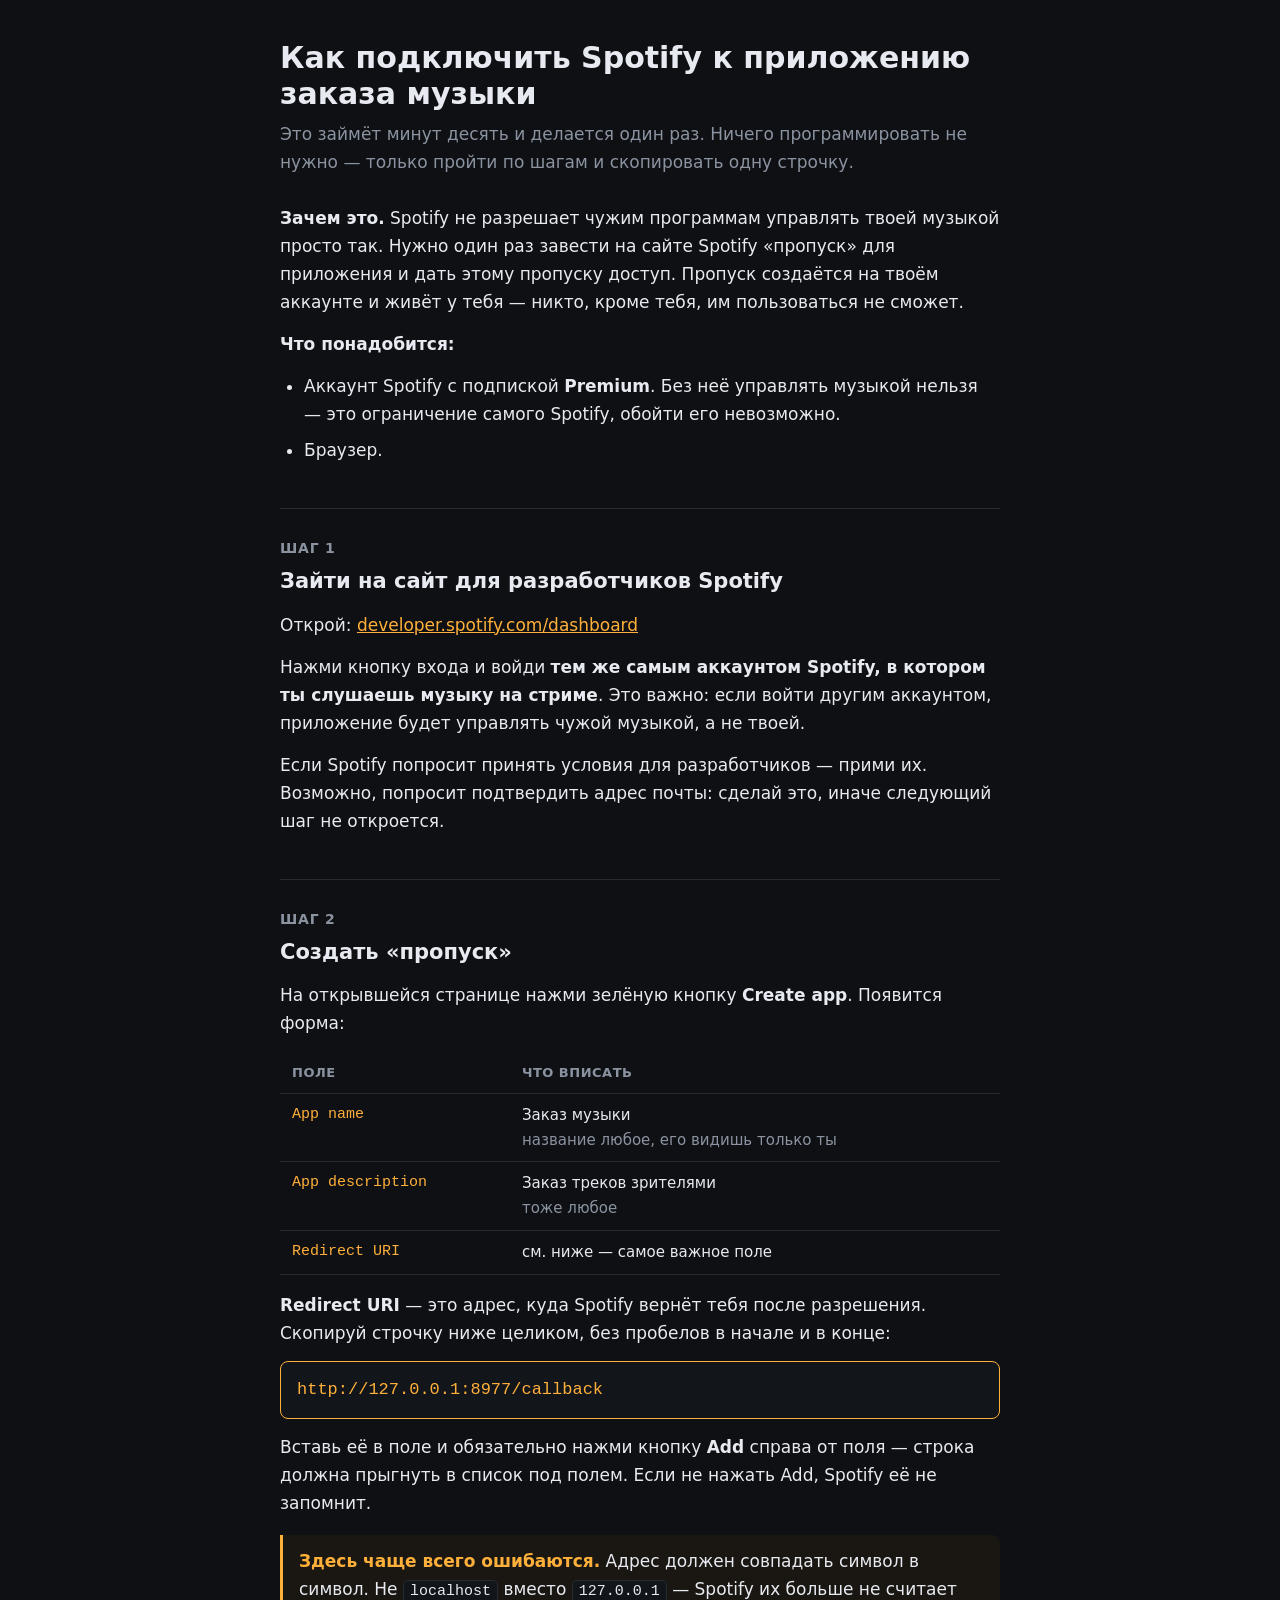
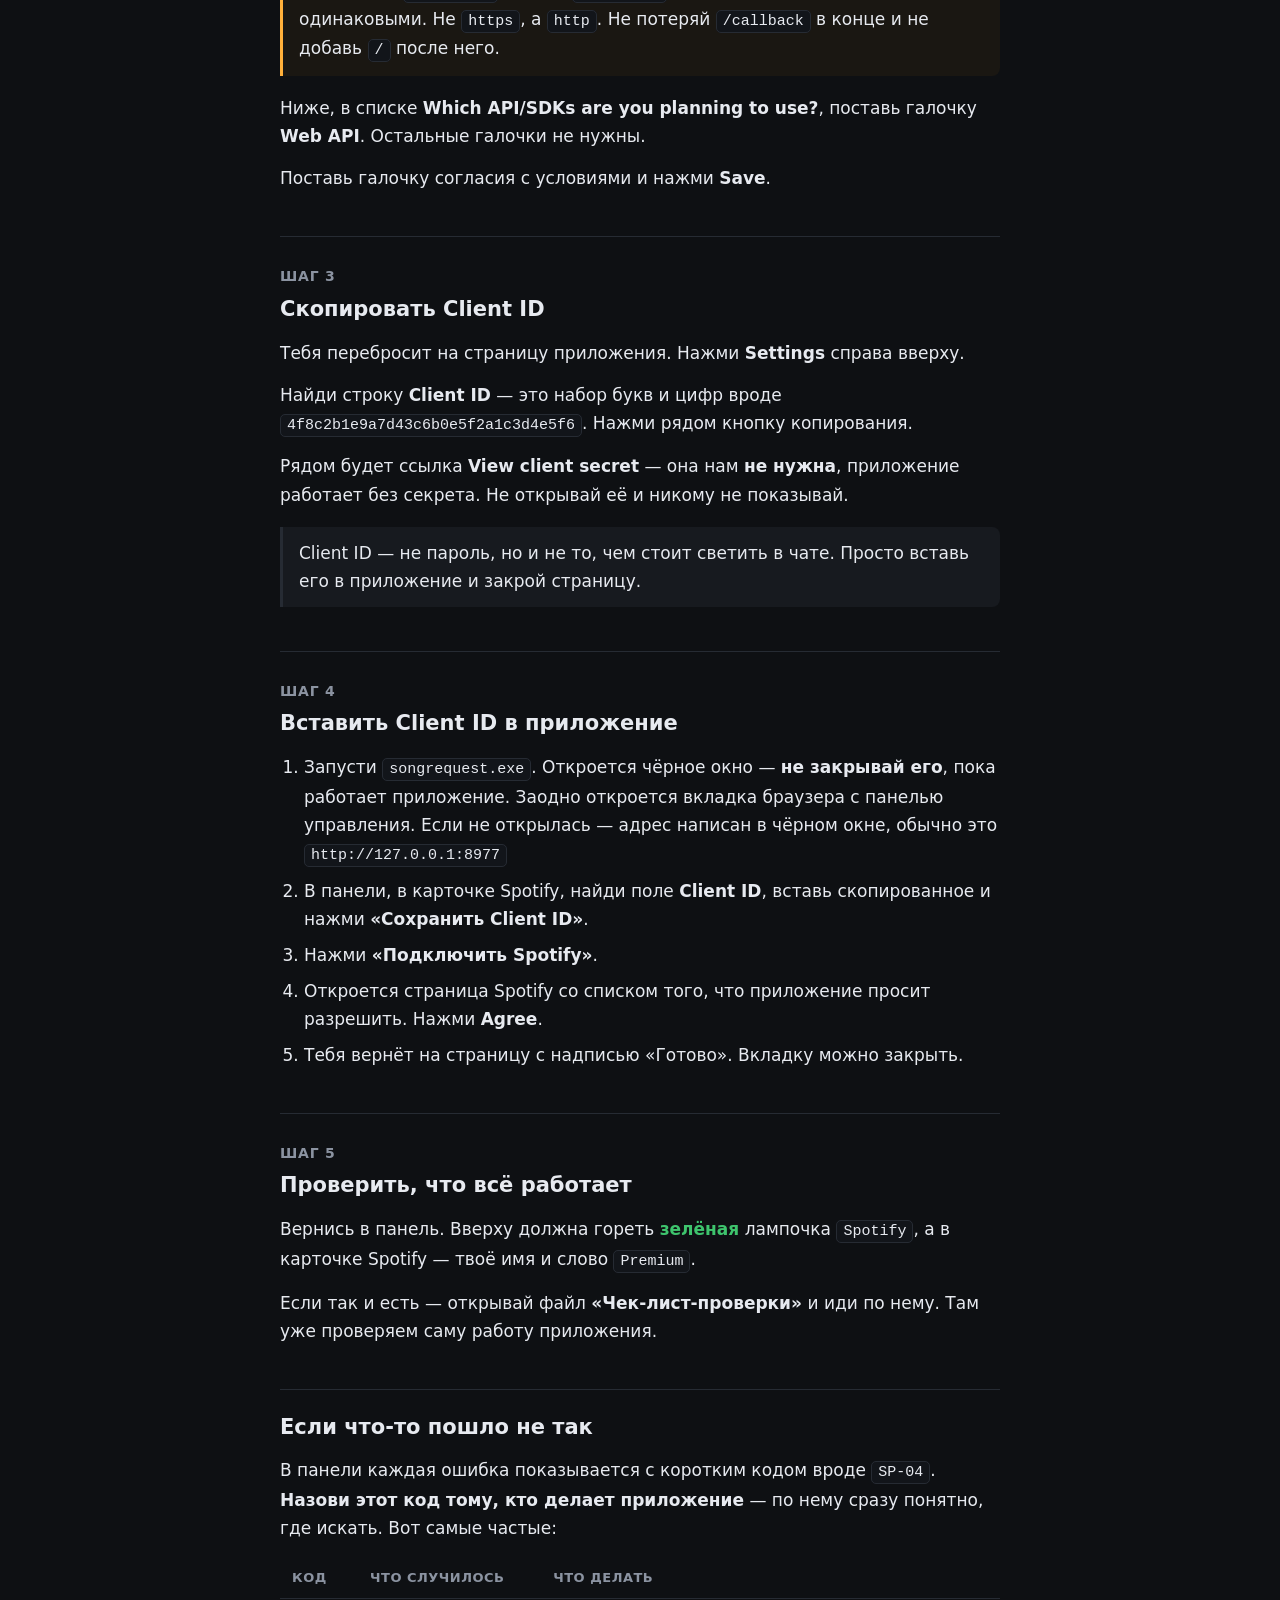
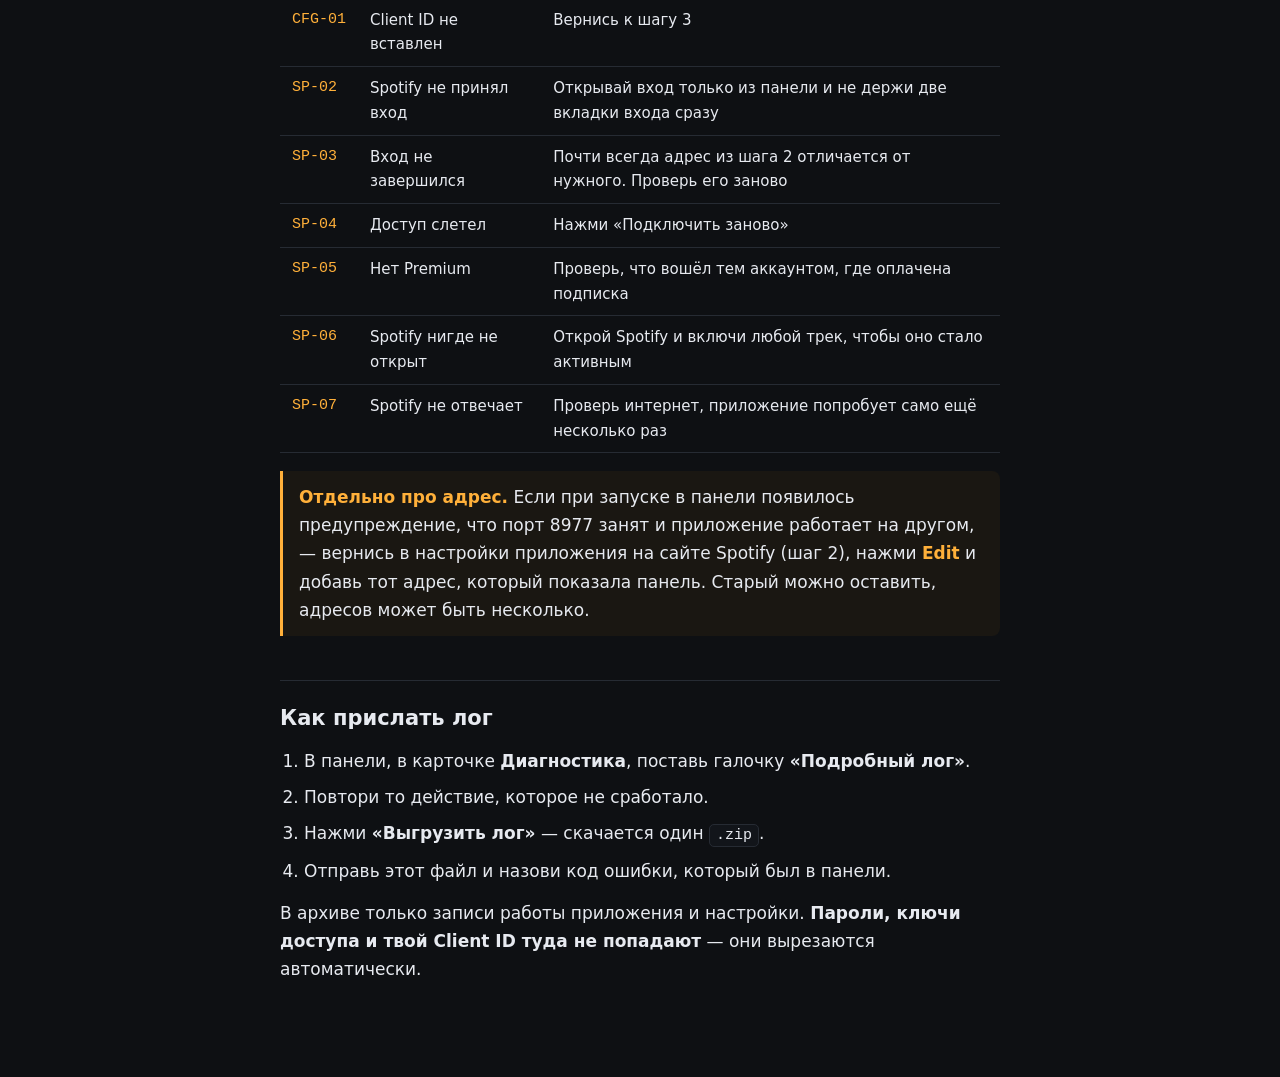
==== docs/Инструкция-Spotify.html @ 48bedef3 "Пакет для проверки у стримера: инструкция в HTML, чек-лист в TXT Снимок состояния теперь показывает " ====
<!doctype html>
<html lang="ru">
<head>
<meta charset="utf-8">
<meta name="viewport" content="width=device-width, initial-scale=1">
<title>Как подключить Spotify</title>
<style>
  :root {
    --bg: #0e1013; --card: #171a1f; --line: #262b33;
    --text: #e7eaf0; --dim: #8b93a1; --accent: #ffb03a;
    --bad: #e5484d; --ok: #3ec46d;
  }
  * { box-sizing: border-box; }
  body {
    margin: 0; padding: 40px 20px 80px;
    background: var(--bg); color: var(--text);
    font: 17px/1.65 "Segoe UI", system-ui, sans-serif;
  }
  main { max-width: 720px; margin: 0 auto; }
  h1 { font-size: 30px; line-height: 1.2; margin: 0 0 8px; }
  h2 {
    font-size: 21px; margin: 44px 0 12px; padding-top: 20px;
    border-top: 1px solid var(--line);
  }
  .lead { color: var(--dim); margin: 0 0 28px; }
  p { margin: 0 0 14px; }
  ol, ul { padding-left: 24px; margin: 0 0 14px; }
  li { margin-bottom: 8px; }
  code {
    background: #12151a; border: 1px solid var(--line); border-radius: 5px;
    padding: 2px 6px; font-family: Consolas, "Courier New", monospace; font-size: 15px;
  }
  .copy {
    display: block; background: #12151a; border: 1px solid var(--accent);
    border-radius: 8px; padding: 14px 16px; margin: 14px 0;
    font-family: Consolas, "Courier New", monospace; font-size: 17px;
    color: var(--accent); word-break: break-all; user-select: all;
  }
  .warn, .note {
    border-left: 3px solid var(--accent); background: #1a1712;
    padding: 12px 16px; margin: 18px 0; border-radius: 0 8px 8px 0;
  }
  .note { border-left-color: var(--line); background: var(--card); }
  .warn strong { color: var(--accent); }
  table { border-collapse: collapse; width: 100%; margin: 16px 0; font-size: 15px; }
  th, td { text-align: left; padding: 9px 12px; border-bottom: 1px solid var(--line); vertical-align: top; }
  th { color: var(--dim); font-weight: 600; font-size: 13px; text-transform: uppercase; letter-spacing: .5px; }
  td:first-child { white-space: nowrap; font-family: Consolas, monospace; color: var(--accent); }
  a { color: var(--accent); }
  .step { color: var(--dim); font-size: 14px; letter-spacing: .8px; text-transform: uppercase; }
</style>
</head>
<body>
<main>

<h1>Как подключить Spotify к приложению заказа музыки</h1>
<p class="lead">Это займёт минут десять и делается один раз. Ничего программировать
не нужно — только пройти по шагам и скопировать одну строчку.</p>

<p><strong>Зачем это.</strong> Spotify не разрешает чужим программам управлять
твоей музыкой просто так. Нужно один раз завести на сайте Spotify «пропуск» для
приложения и дать этому пропуску доступ. Пропуск создаётся на твоём аккаунте и
живёт у тебя — никто, кроме тебя, им пользоваться не сможет.</p>

<p><strong>Что понадобится:</strong></p>
<ul>
  <li>Аккаунт Spotify с подпиской <strong>Premium</strong>. Без неё управлять
      музыкой нельзя — это ограничение самого Spotify, обойти его невозможно.</li>
  <li>Браузер.</li>
</ul>

<h2><span class="step">Шаг 1</span><br>Зайти на сайт для разработчиков Spotify</h2>

<p>Открой: <a href="https://developer.spotify.com/dashboard">developer.spotify.com/dashboard</a></p>

<p>Нажми кнопку входа и войди <strong>тем же самым аккаунтом Spotify, в котором
ты слушаешь музыку на стриме</strong>. Это важно: если войти другим аккаунтом,
приложение будет управлять чужой музыкой, а не твоей.</p>

<p>Если Spotify попросит принять условия для разработчиков — прими их. Возможно,
попросит подтвердить адрес почты: сделай это, иначе следующий шаг не откроется.</p>

<h2><span class="step">Шаг 2</span><br>Создать «пропуск»</h2>

<p>На открывшейся странице нажми зелёную кнопку <strong>Create app</strong>.
Появится форма:</p>

<table>
  <tr><th>Поле</th><th>Что вписать</th></tr>
  <tr><td>App name</td><td>Заказ музыки<br><span style="color:var(--dim)">название любое, его видишь только ты</span></td></tr>
  <tr><td>App description</td><td>Заказ треков зрителями<br><span style="color:var(--dim)">тоже любое</span></td></tr>
  <tr><td>Redirect URI</td><td>см. ниже — самое важное поле</td></tr>
</table>

<p><strong>Redirect URI</strong> — это адрес, куда Spotify вернёт тебя после
разрешения. Скопируй строчку ниже целиком, без пробелов в начале и в конце:</p>

<span class="copy">http://127.0.0.1:8977/callback</span>

<p>Вставь её в поле и обязательно нажми кнопку <strong>Add</strong> справа от
поля — строка должна прыгнуть в список под полем. Если не нажать Add, Spotify
её не запомнит.</p>

<div class="warn">
<strong>Здесь чаще всего ошибаются.</strong> Адрес должен совпадать символ в
символ. Не <code>localhost</code> вместо <code>127.0.0.1</code> — Spotify их
больше не считает одинаковыми. Не <code>https</code>, а <code>http</code>.
Не потеряй <code>/callback</code> в конце и не добавь <code>/</code> после него.
</div>

<p>Ниже, в списке <strong>Which API/SDKs are you planning to use?</strong>,
поставь галочку <strong>Web API</strong>. Остальные галочки не нужны.</p>

<p>Поставь галочку согласия с условиями и нажми <strong>Save</strong>.</p>

<h2><span class="step">Шаг 3</span><br>Скопировать Client ID</h2>

<p>Тебя перебросит на страницу приложения. Нажми <strong>Settings</strong>
справа вверху.</p>

<p>Найди строку <strong>Client ID</strong> — это набор букв и цифр вроде
<code>4f8c2b1e9a7d43c6b0e5f2a1c3d4e5f6</code>. Нажми рядом кнопку копирования.</p>

<p>Рядом будет ссылка <strong>View client secret</strong> — она нам
<strong>не нужна</strong>, приложение работает без секрета. Не открывай её и
никому не показывай.</p>

<div class="note">
Client ID — не пароль, но и не то, чем стоит светить в чате. Просто вставь его
в приложение и закрой страницу.
</div>

<h2><span class="step">Шаг 4</span><br>Вставить Client ID в приложение</h2>

<ol>
  <li>Запусти <code>songrequest.exe</code>. Откроется чёрное окно —
      <strong>не закрывай его</strong>, пока работает приложение. Заодно
      откроется вкладка браузера с панелью управления. Если не открылась —
      адрес написан в чёрном окне, обычно это
      <code>http://127.0.0.1:8977</code></li>
  <li>В панели, в карточке Spotify, найди поле <strong>Client ID</strong>,
      вставь скопированное и нажми <strong>«Сохранить Client ID»</strong>.</li>
  <li>Нажми <strong>«Подключить Spotify»</strong>.</li>
  <li>Откроется страница Spotify со списком того, что приложение просит
      разрешить. Нажми <strong>Agree</strong>.</li>
  <li>Тебя вернёт на страницу с надписью «Готово». Вкладку можно закрыть.</li>
</ol>

<h2><span class="step">Шаг 5</span><br>Проверить, что всё работает</h2>

<p>Вернись в панель. Вверху должна гореть <strong style="color:var(--ok)">зелёная</strong>
лампочка <code>Spotify</code>, а в карточке Spotify — твоё имя и слово
<code>Premium</code>.</p>

<p>Если так и есть — открывай файл <strong>«Чек-лист-проверки»</strong> и иди
по нему. Там уже проверяем саму работу приложения.</p>

<h2>Если что-то пошло не так</h2>

<p>В панели каждая ошибка показывается с коротким кодом вроде <code>SP-04</code>.
<strong>Назови этот код тому, кто делает приложение</strong> — по нему сразу
понятно, где искать. Вот самые частые:</p>

<table>
  <tr><th>Код</th><th>Что случилось</th><th>Что делать</th></tr>
  <tr><td>CFG-01</td><td>Client ID не вставлен</td><td>Вернись к шагу 3</td></tr>
  <tr><td>SP-02</td><td>Spotify не принял вход</td><td>Открывай вход только из панели и не держи две вкладки входа сразу</td></tr>
  <tr><td>SP-03</td><td>Вход не завершился</td><td>Почти всегда адрес из шага 2 отличается от нужного. Проверь его заново</td></tr>
  <tr><td>SP-04</td><td>Доступ слетел</td><td>Нажми «Подключить заново»</td></tr>
  <tr><td>SP-05</td><td>Нет Premium</td><td>Проверь, что вошёл тем аккаунтом, где оплачена подписка</td></tr>
  <tr><td>SP-06</td><td>Spotify нигде не открыт</td><td>Открой Spotify и включи любой трек, чтобы оно стало активным</td></tr>
  <tr><td>SP-07</td><td>Spotify не отвечает</td><td>Проверь интернет, приложение попробует само ещё несколько раз</td></tr>
</table>

<div class="warn">
<strong>Отдельно про адрес.</strong> Если при запуске в панели появилось
предупреждение, что порт 8977 занят и приложение работает на другом, — вернись
в настройки приложения на сайте Spotify (шаг 2), нажми <strong>Edit</strong> и
добавь тот адрес, который показала панель. Старый можно оставить, адресов может
быть несколько.
</div>

<h2>Как прислать лог</h2>

<ol>
  <li>В панели, в карточке <strong>Диагностика</strong>, поставь галочку
      <strong>«Подробный лог»</strong>.</li>
  <li>Повтори то действие, которое не сработало.</li>
  <li>Нажми <strong>«Выгрузить лог»</strong> — скачается один <code>.zip</code>.</li>
  <li>Отправь этот файл и назови код ошибки, который был в панели.</li>
</ol>

<p>В архиве только записи работы приложения и настройки. <strong>Пароли, ключи
доступа и твой Client ID туда не попадают</strong> — они вырезаются
автоматически.</p>

</main>
</body>
</html>
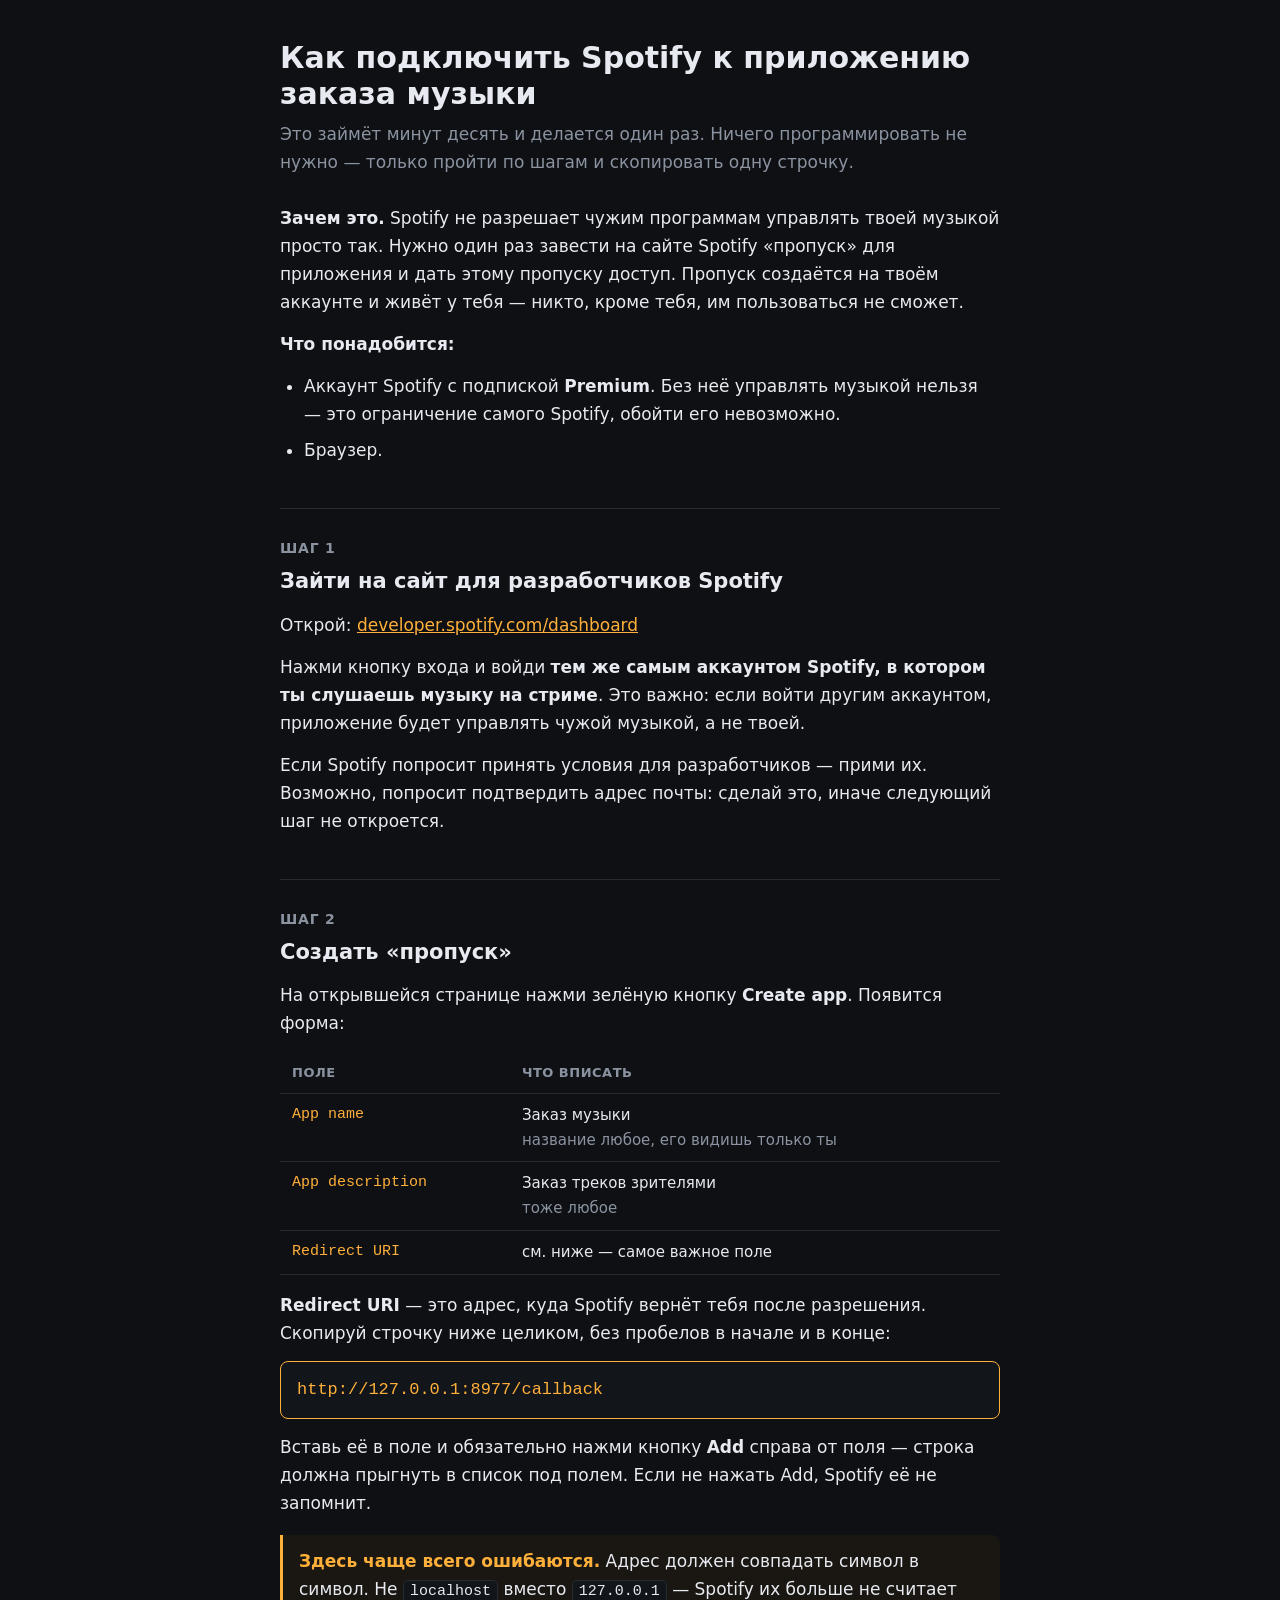
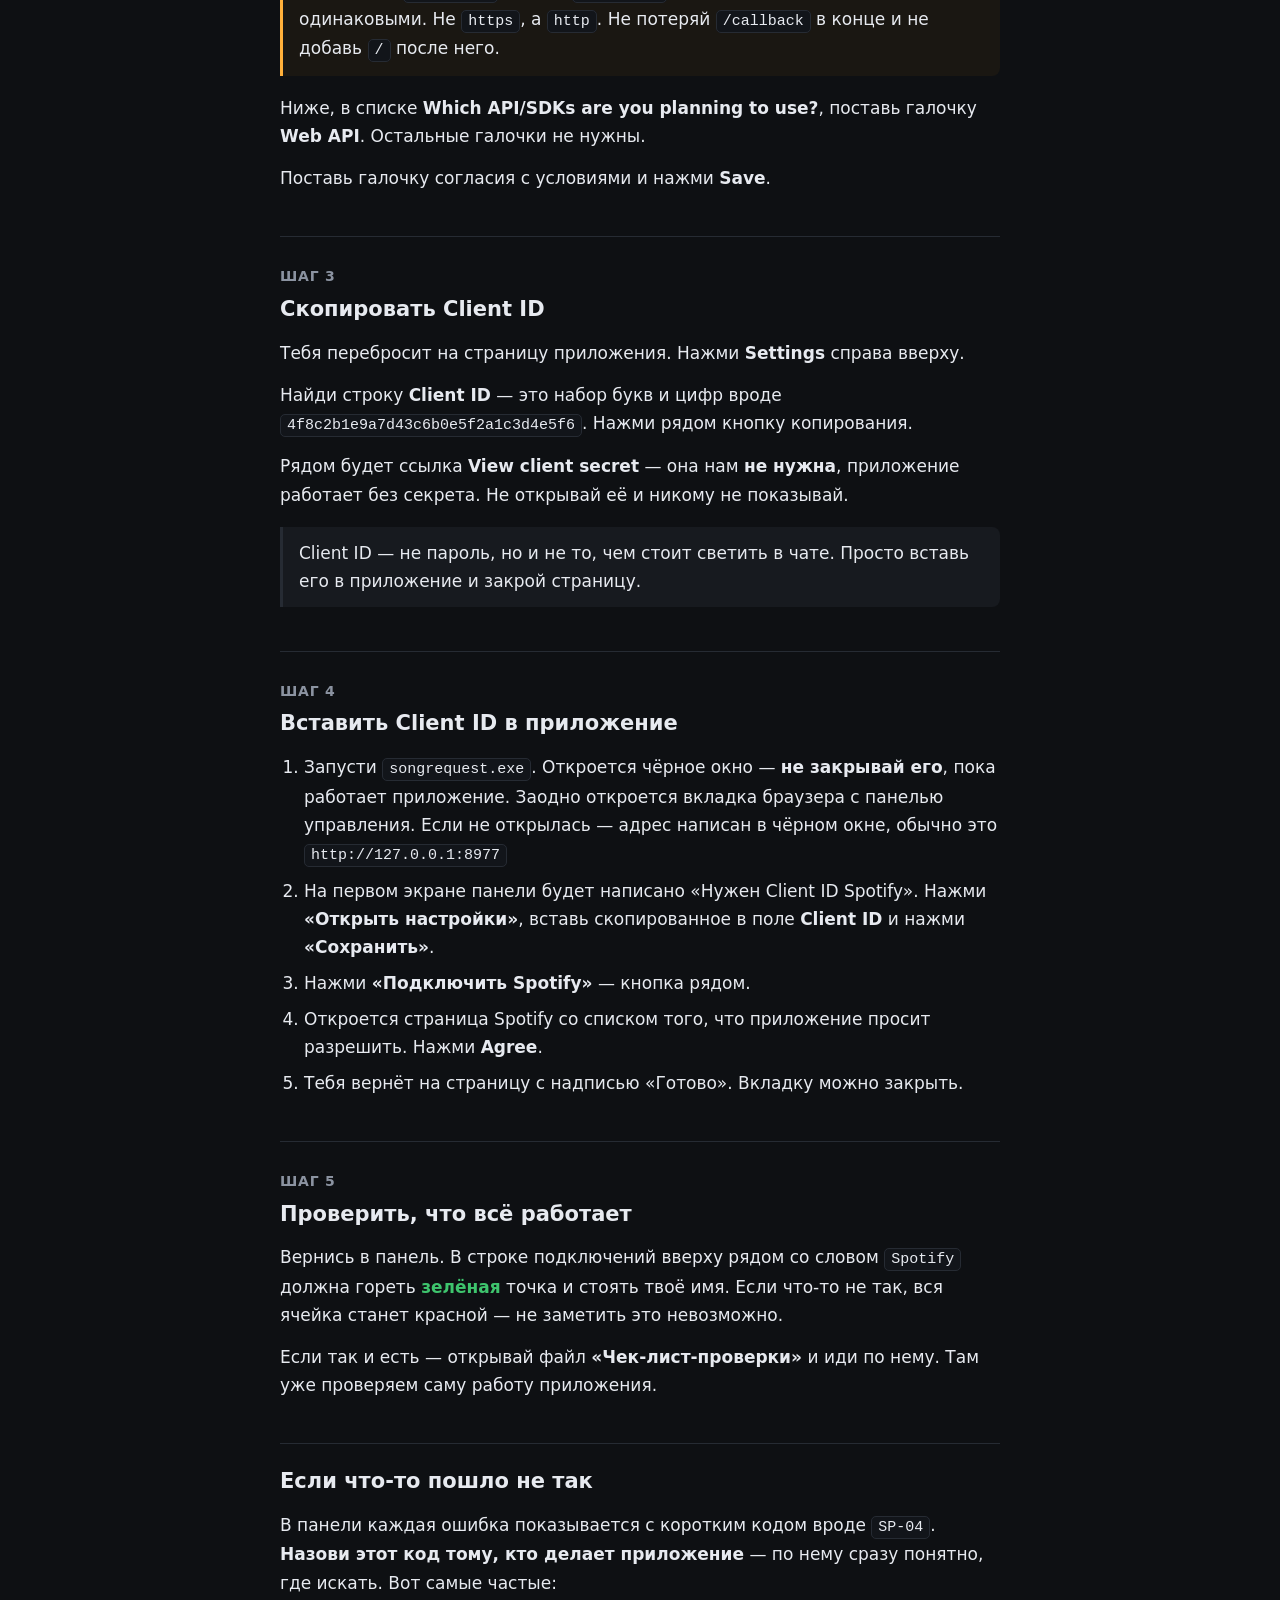
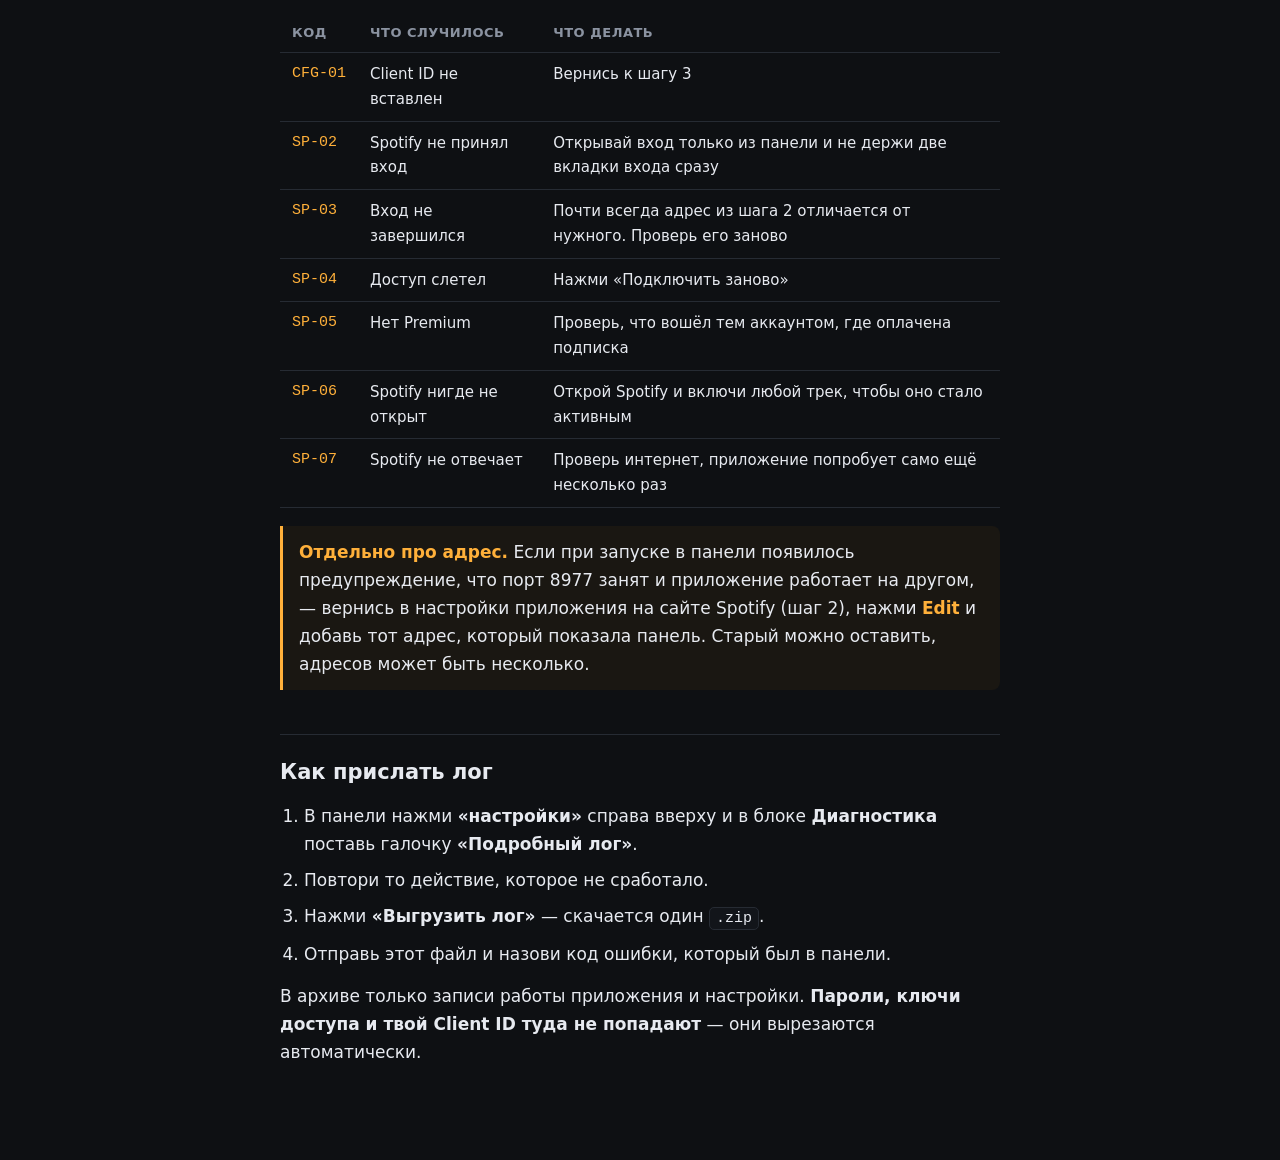
==== commit 3cd5d80b: "Отдельный экран первого запуска и пакет под новую панель Client ID вставляется в настройках, которые" ====
--- a/docs/Инструкция-Spotify.html
+++ b/docs/Инструкция-Spotify.html
@@ -138,9 +138,10 @@
       откроется вкладка браузера с панелью управления. Если не открылась —
       адрес написан в чёрном окне, обычно это
       <code>http://127.0.0.1:8977</code></li>
-  <li>В панели, в карточке Spotify, найди поле <strong>Client ID</strong>,
-      вставь скопированное и нажми <strong>«Сохранить Client ID»</strong>.</li>
-  <li>Нажми <strong>«Подключить Spotify»</strong>.</li>
+  <li>На первом экране панели будет написано «Нужен Client ID Spotify».
+      Нажми <strong>«Открыть настройки»</strong>, вставь скопированное в поле
+      <strong>Client ID</strong> и нажми <strong>«Сохранить»</strong>.</li>
+  <li>Нажми <strong>«Подключить Spotify»</strong> — кнопка рядом.</li>
   <li>Откроется страница Spotify со списком того, что приложение просит
       разрешить. Нажми <strong>Agree</strong>.</li>
   <li>Тебя вернёт на страницу с надписью «Готово». Вкладку можно закрыть.</li>
@@ -148,9 +149,10 @@
 
 <h2><span class="step">Шаг 5</span><br>Проверить, что всё работает</h2>
 
-<p>Вернись в панель. Вверху должна гореть <strong style="color:var(--ok)">зелёная</strong>
-лампочка <code>Spotify</code>, а в карточке Spotify — твоё имя и слово
-<code>Premium</code>.</p>
+<p>Вернись в панель. В строке подключений вверху рядом со словом
+<code>Spotify</code> должна гореть <strong style="color:var(--ok)">зелёная</strong>
+точка и стоять твоё имя. Если что-то не так, вся ячейка станет красной — не
+заметить это невозможно.</p>
 
 <p>Если так и есть — открывай файл <strong>«Чек-лист-проверки»</strong> и иди
 по нему. Там уже проверяем саму работу приложения.</p>
@@ -183,8 +185,8 @@
 <h2>Как прислать лог</h2>
 
 <ol>
-  <li>В панели, в карточке <strong>Диагностика</strong>, поставь галочку
-      <strong>«Подробный лог»</strong>.</li>
+  <li>В панели нажми <strong>«настройки»</strong> справа вверху и в блоке
+      <strong>Диагностика</strong> поставь галочку <strong>«Подробный лог»</strong>.</li>
   <li>Повтори то действие, которое не сработало.</li>
   <li>Нажми <strong>«Выгрузить лог»</strong> — скачается один <code>.zip</code>.</li>
   <li>Отправь этот файл и назови код ошибки, который был в панели.</li>
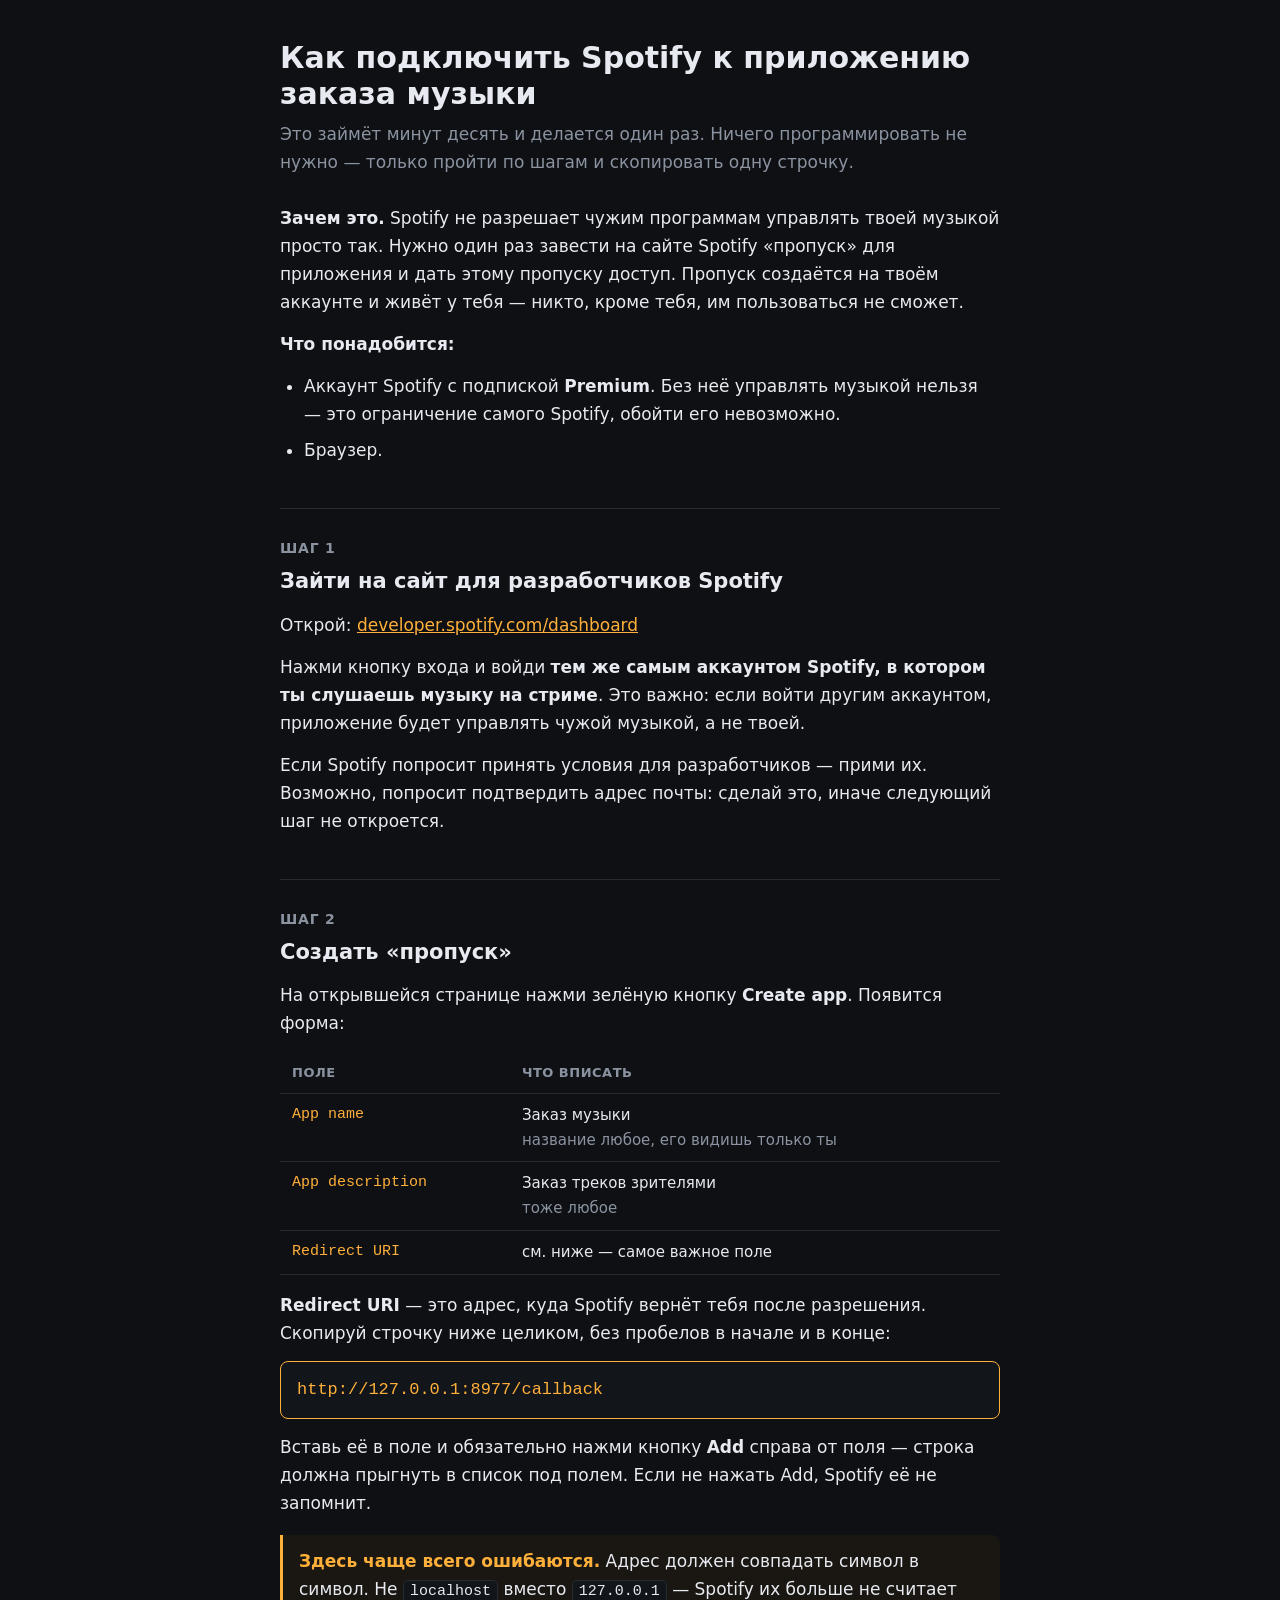
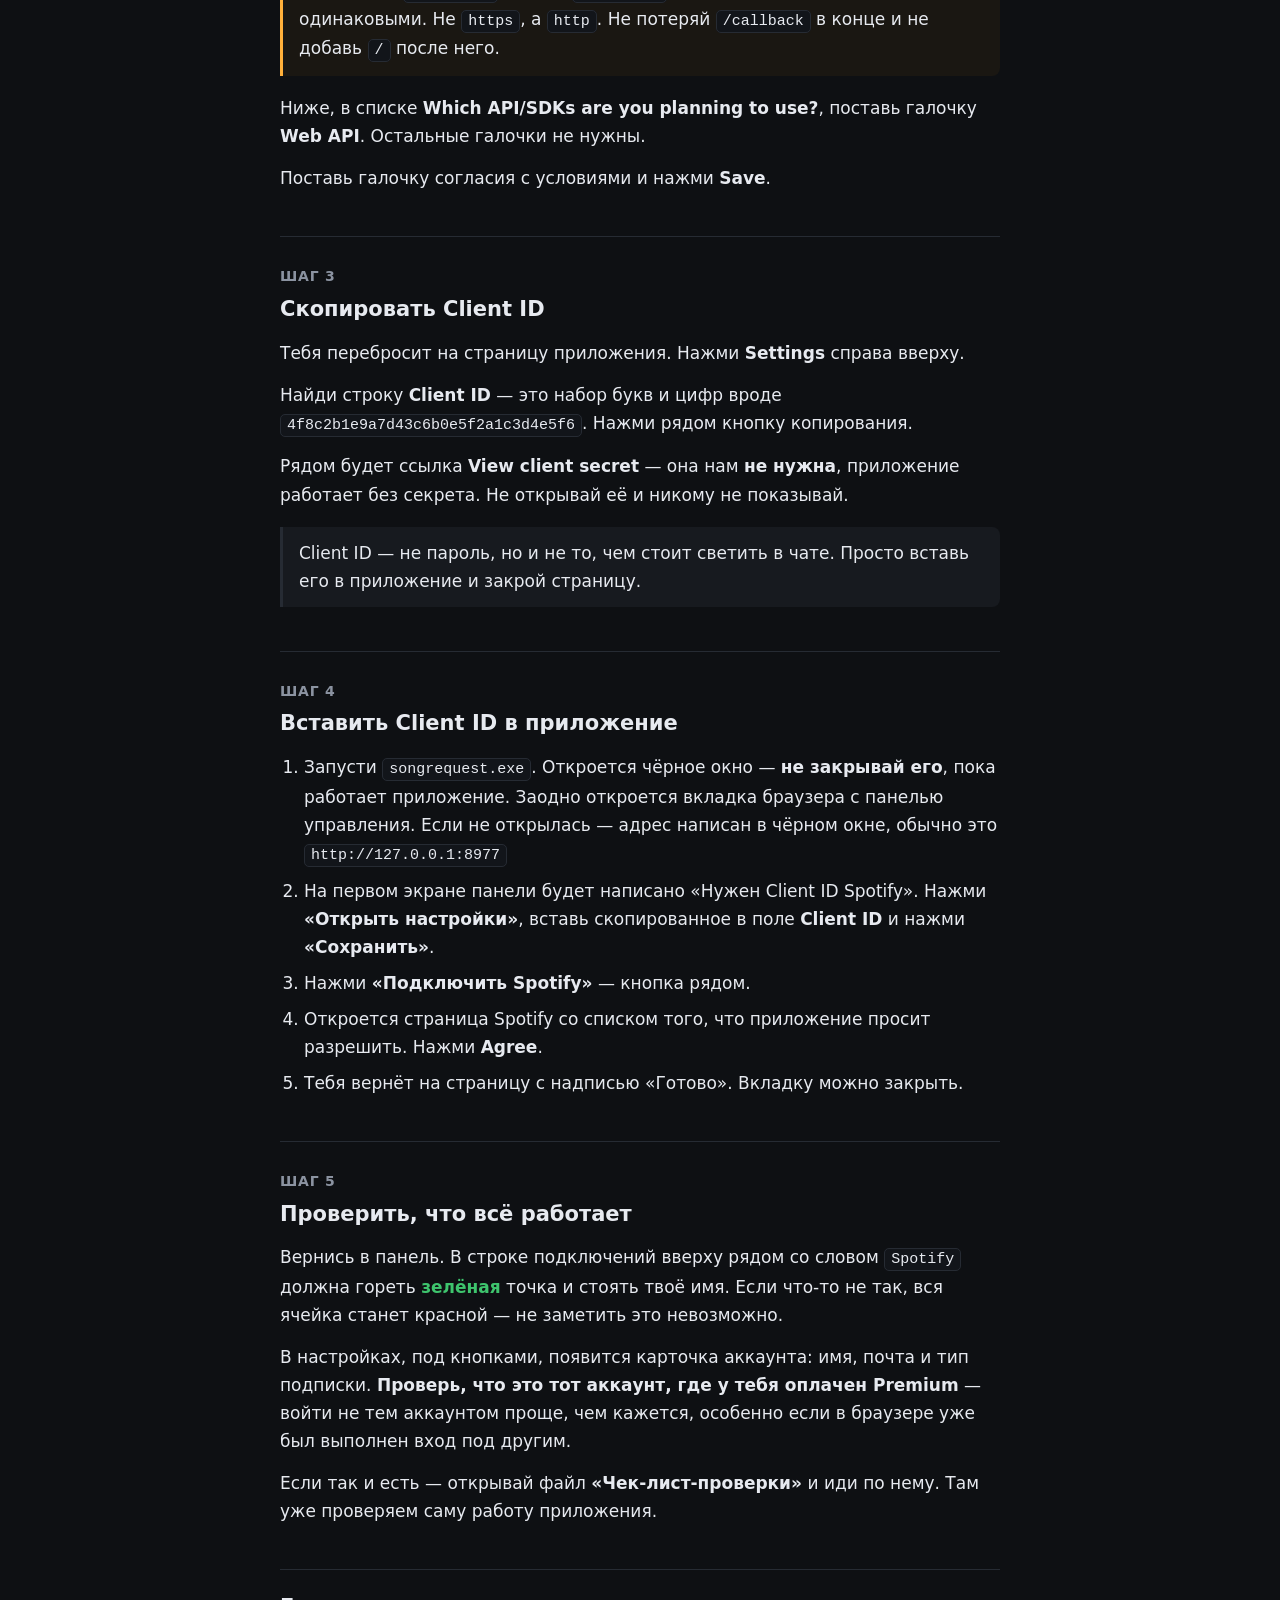
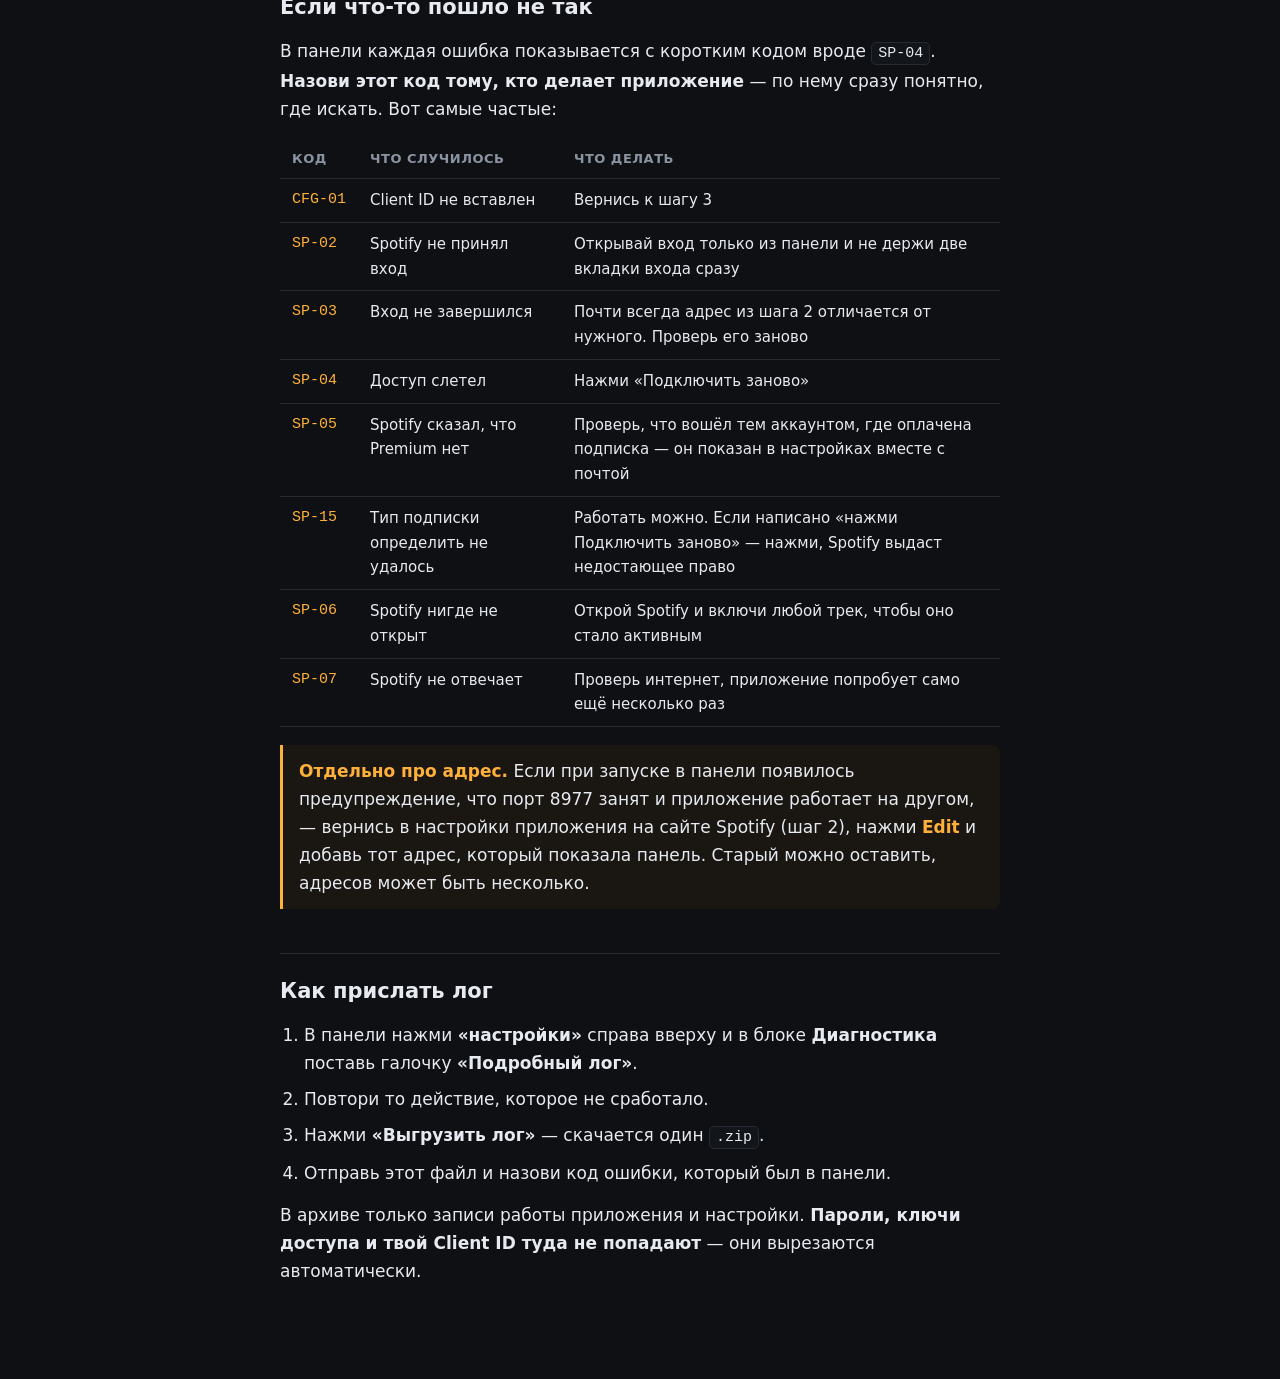
==== commit 41fd0cc9: "Починить проверку Premium: не хватало права user-read-private Поле product в ответе /me приходит тол" ====
--- a/docs/Инструкция-Spotify.html
+++ b/docs/Инструкция-Spotify.html
@@ -154,6 +154,11 @@
 точка и стоять твоё имя. Если что-то не так, вся ячейка станет красной — не
 заметить это невозможно.</p>
 
+<p>В настройках, под кнопками, появится карточка аккаунта: имя, почта и тип
+подписки. <strong>Проверь, что это тот аккаунт, где у тебя оплачен Premium</strong> —
+войти не тем аккаунтом проще, чем кажется, особенно если в браузере уже был
+выполнен вход под другим.</p>
+
 <p>Если так и есть — открывай файл <strong>«Чек-лист-проверки»</strong> и иди
 по нему. Там уже проверяем саму работу приложения.</p>
 
@@ -169,7 +174,8 @@
   <tr><td>SP-02</td><td>Spotify не принял вход</td><td>Открывай вход только из панели и не держи две вкладки входа сразу</td></tr>
   <tr><td>SP-03</td><td>Вход не завершился</td><td>Почти всегда адрес из шага 2 отличается от нужного. Проверь его заново</td></tr>
   <tr><td>SP-04</td><td>Доступ слетел</td><td>Нажми «Подключить заново»</td></tr>
-  <tr><td>SP-05</td><td>Нет Premium</td><td>Проверь, что вошёл тем аккаунтом, где оплачена подписка</td></tr>
+  <tr><td>SP-05</td><td>Spotify сказал, что Premium нет</td><td>Проверь, что вошёл тем аккаунтом, где оплачена подписка — он показан в настройках вместе с почтой</td></tr>
+  <tr><td>SP-15</td><td>Тип подписки определить не удалось</td><td>Работать можно. Если написано «нажми Подключить заново» — нажми, Spotify выдаст недостающее право</td></tr>
   <tr><td>SP-06</td><td>Spotify нигде не открыт</td><td>Открой Spotify и включи любой трек, чтобы оно стало активным</td></tr>
   <tr><td>SP-07</td><td>Spotify не отвечает</td><td>Проверь интернет, приложение попробует само ещё несколько раз</td></tr>
 </table>
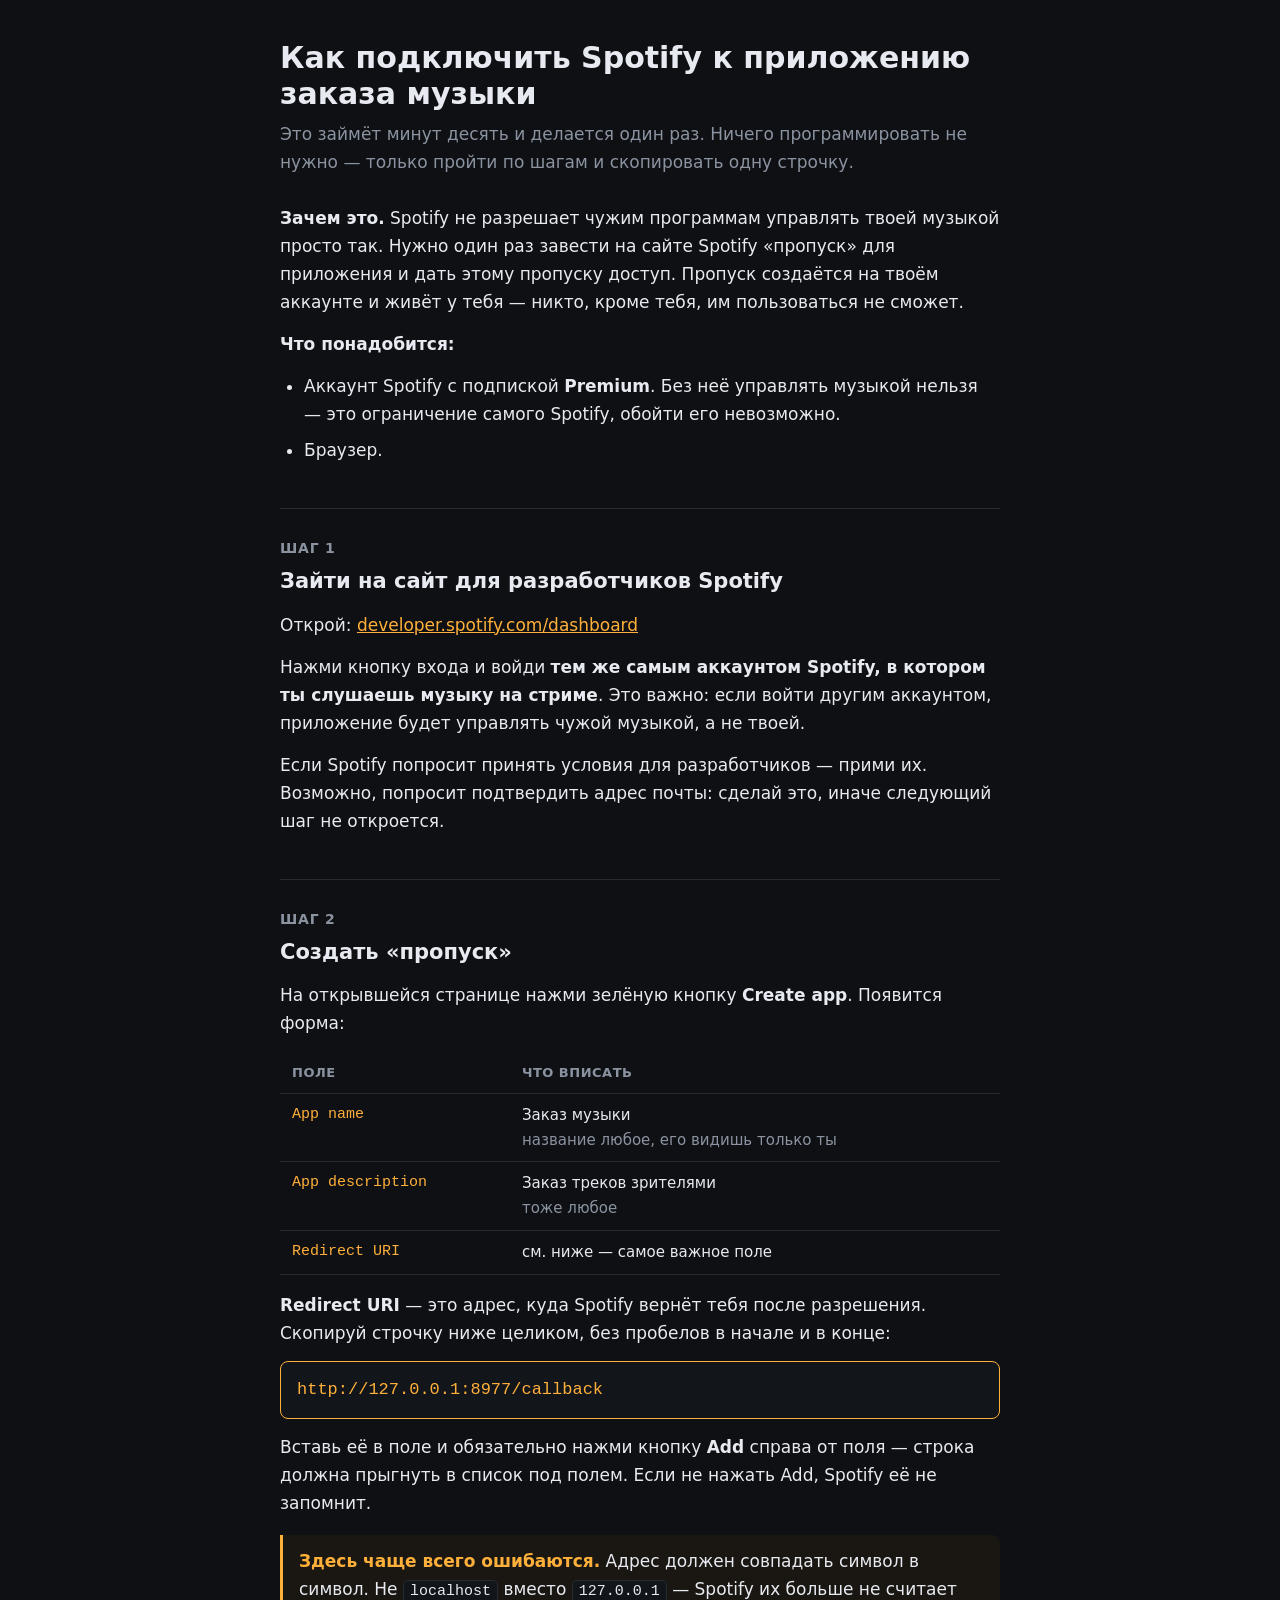
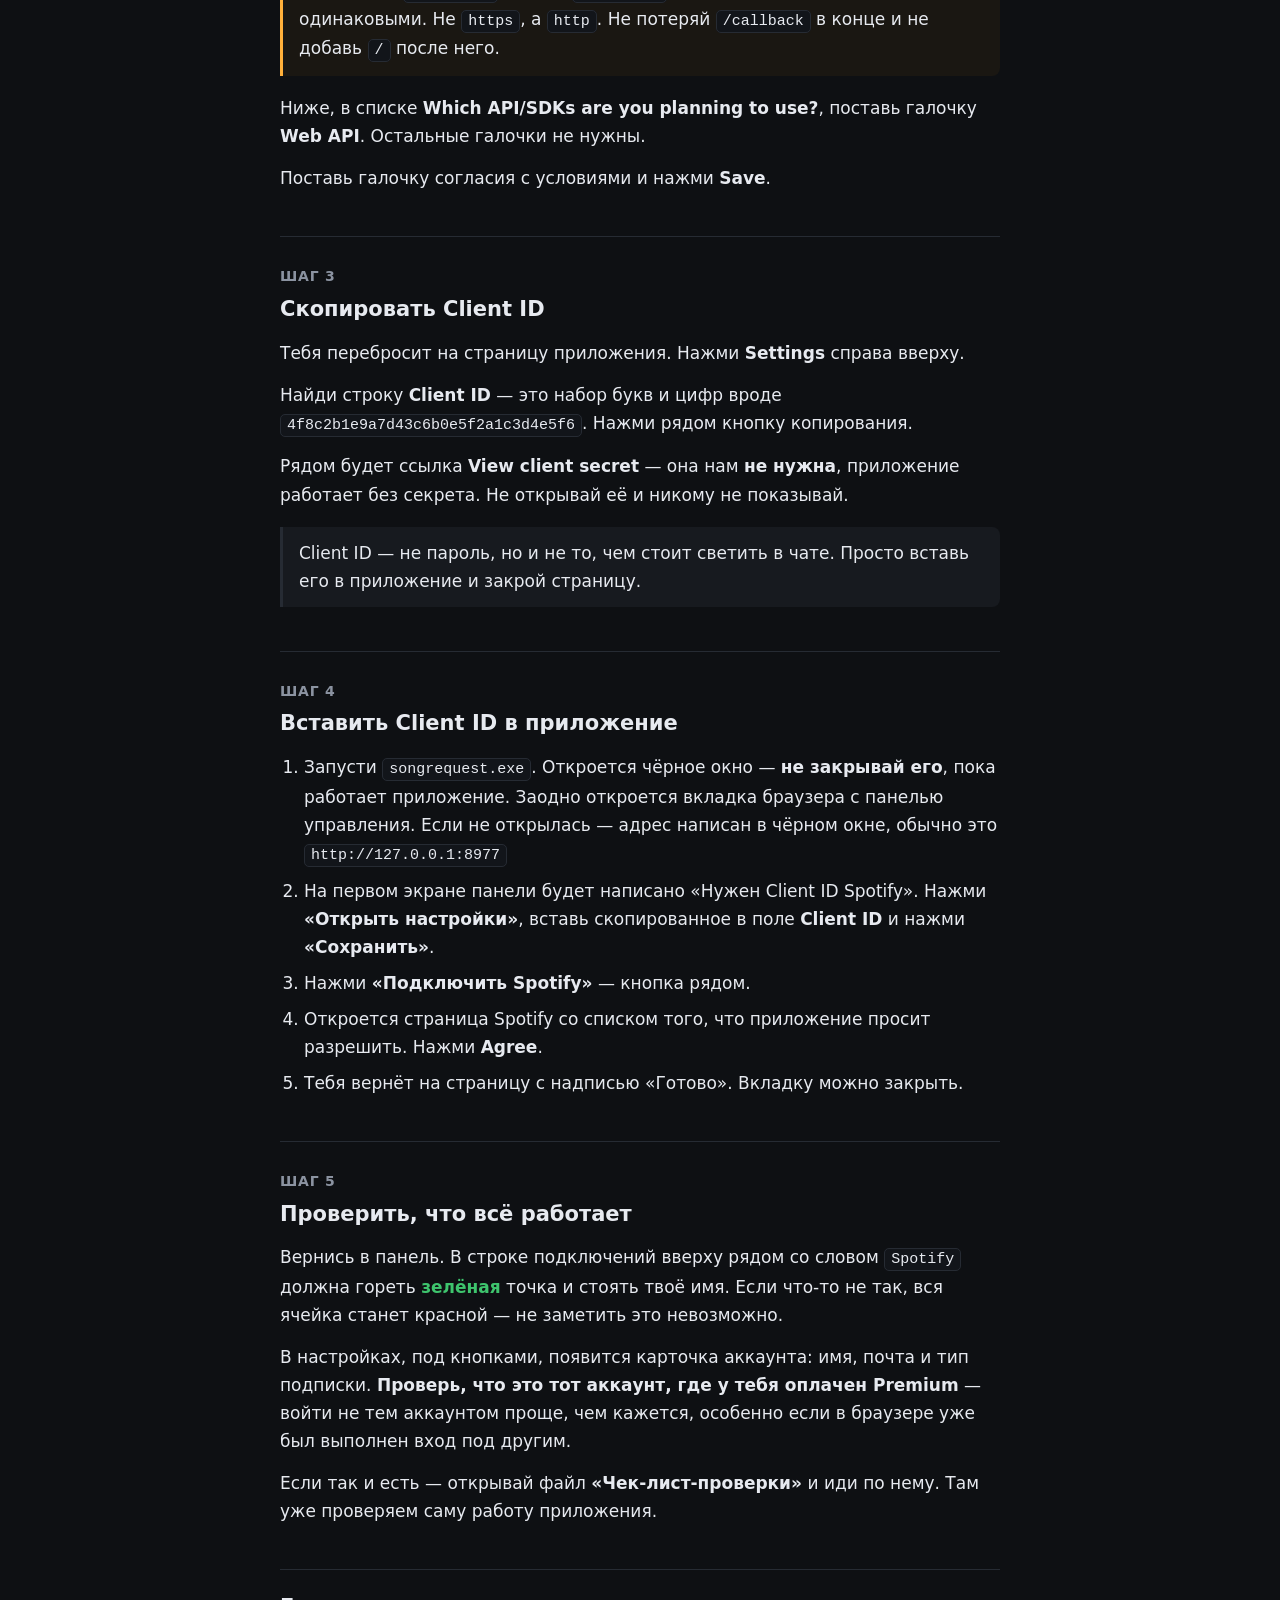
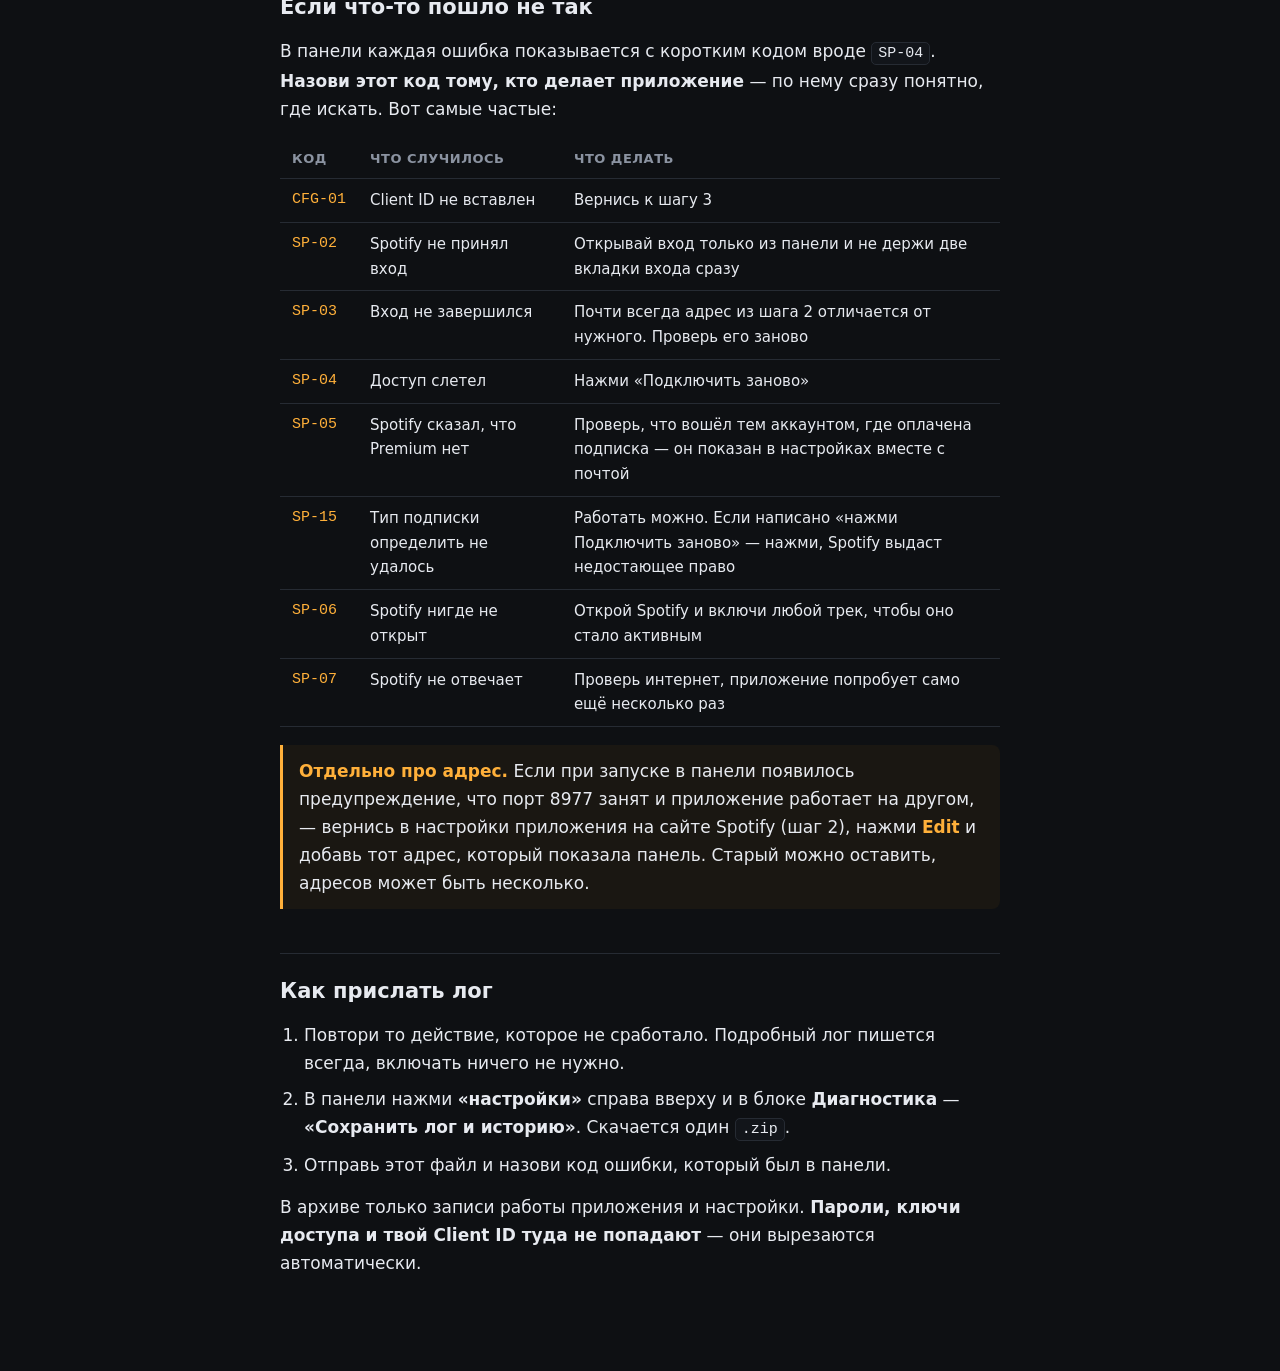
==== commit 251cfd75: "Возврат музыки, подробный лог и правки по трём обходам кода Главное — плейлист стримера снова возвра" ====
--- a/docs/Инструкция-Spotify.html
+++ b/docs/Инструкция-Spotify.html
@@ -191,10 +191,11 @@
 <h2>Как прислать лог</h2>
 
 <ol>
+  <li>Повтори то действие, которое не сработало. Подробный лог пишется
+      всегда, включать ничего не нужно.</li>
   <li>В панели нажми <strong>«настройки»</strong> справа вверху и в блоке
-      <strong>Диагностика</strong> поставь галочку <strong>«Подробный лог»</strong>.</li>
-  <li>Повтори то действие, которое не сработало.</li>
-  <li>Нажми <strong>«Выгрузить лог»</strong> — скачается один <code>.zip</code>.</li>
+      <strong>Диагностика</strong> — <strong>«Сохранить лог и историю»</strong>.
+      Скачается один <code>.zip</code>.</li>
   <li>Отправь этот файл и назови код ошибки, который был в панели.</li>
 </ol>
 
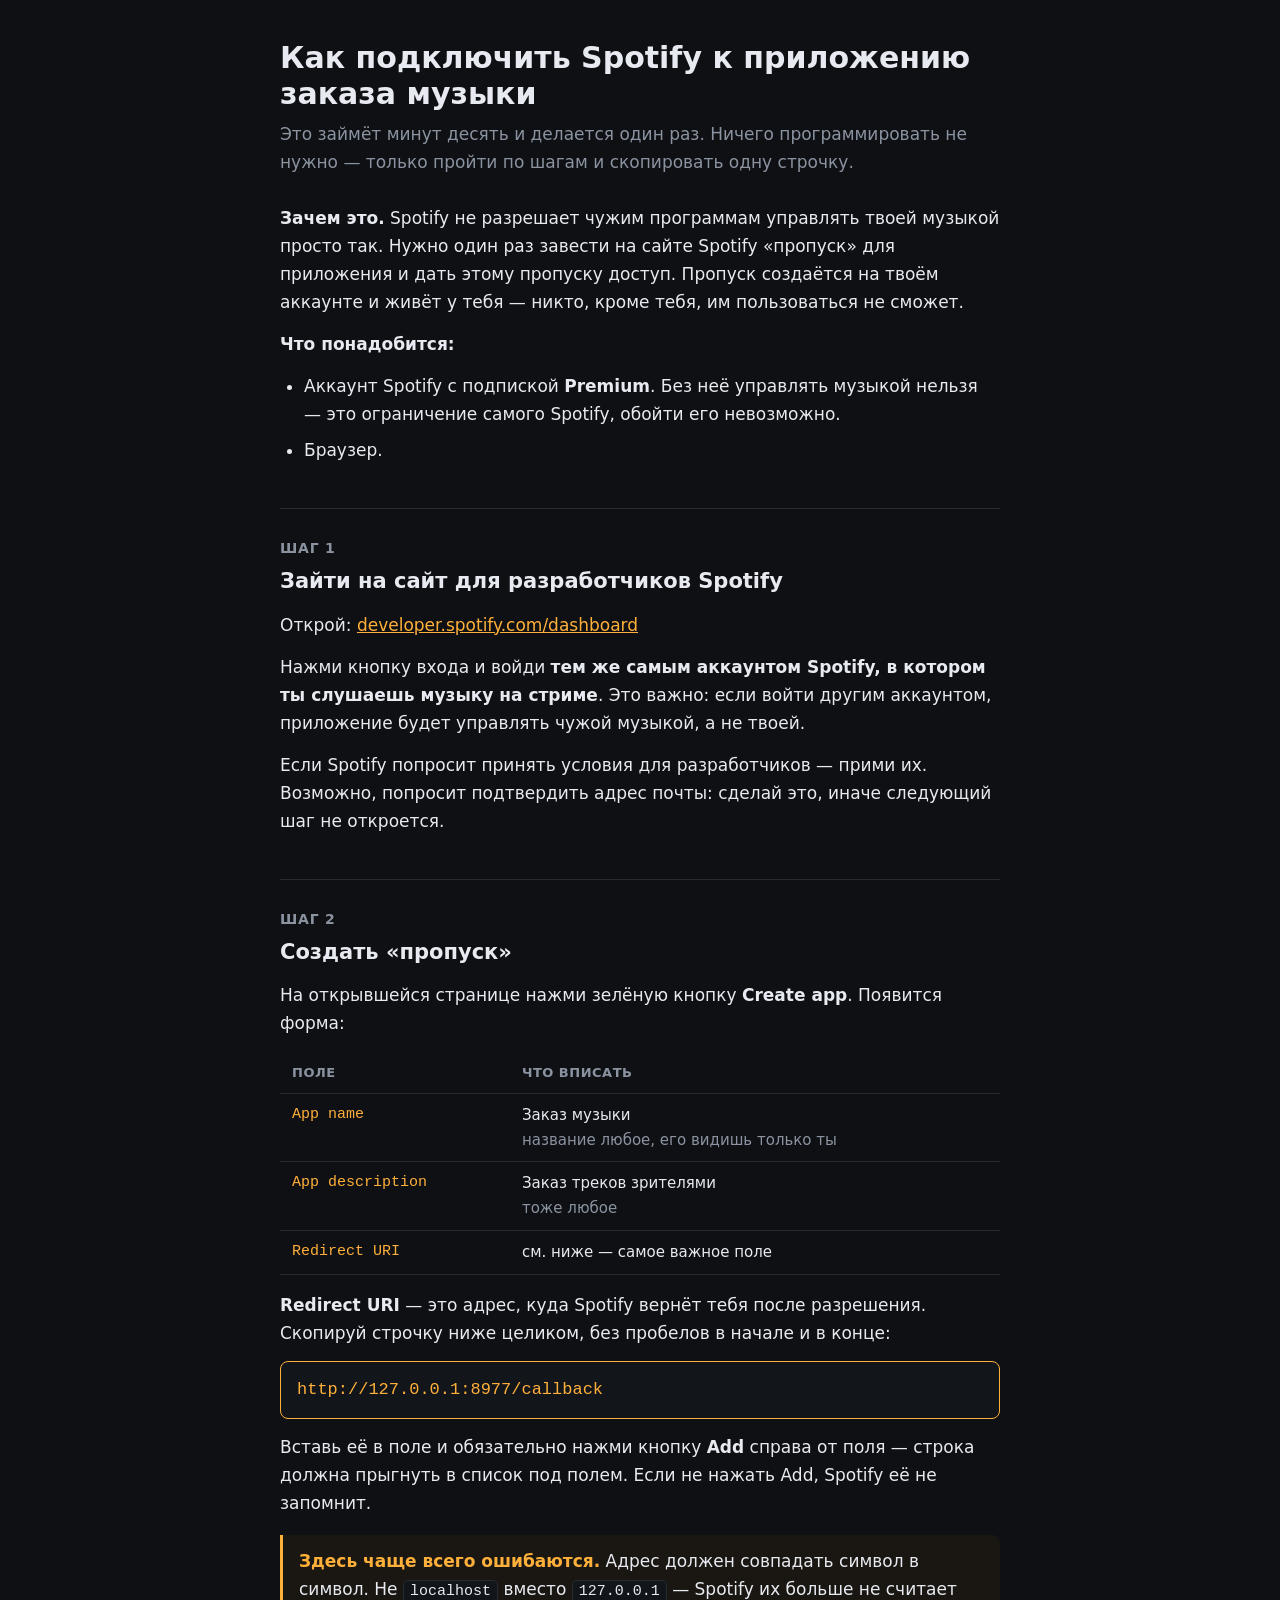
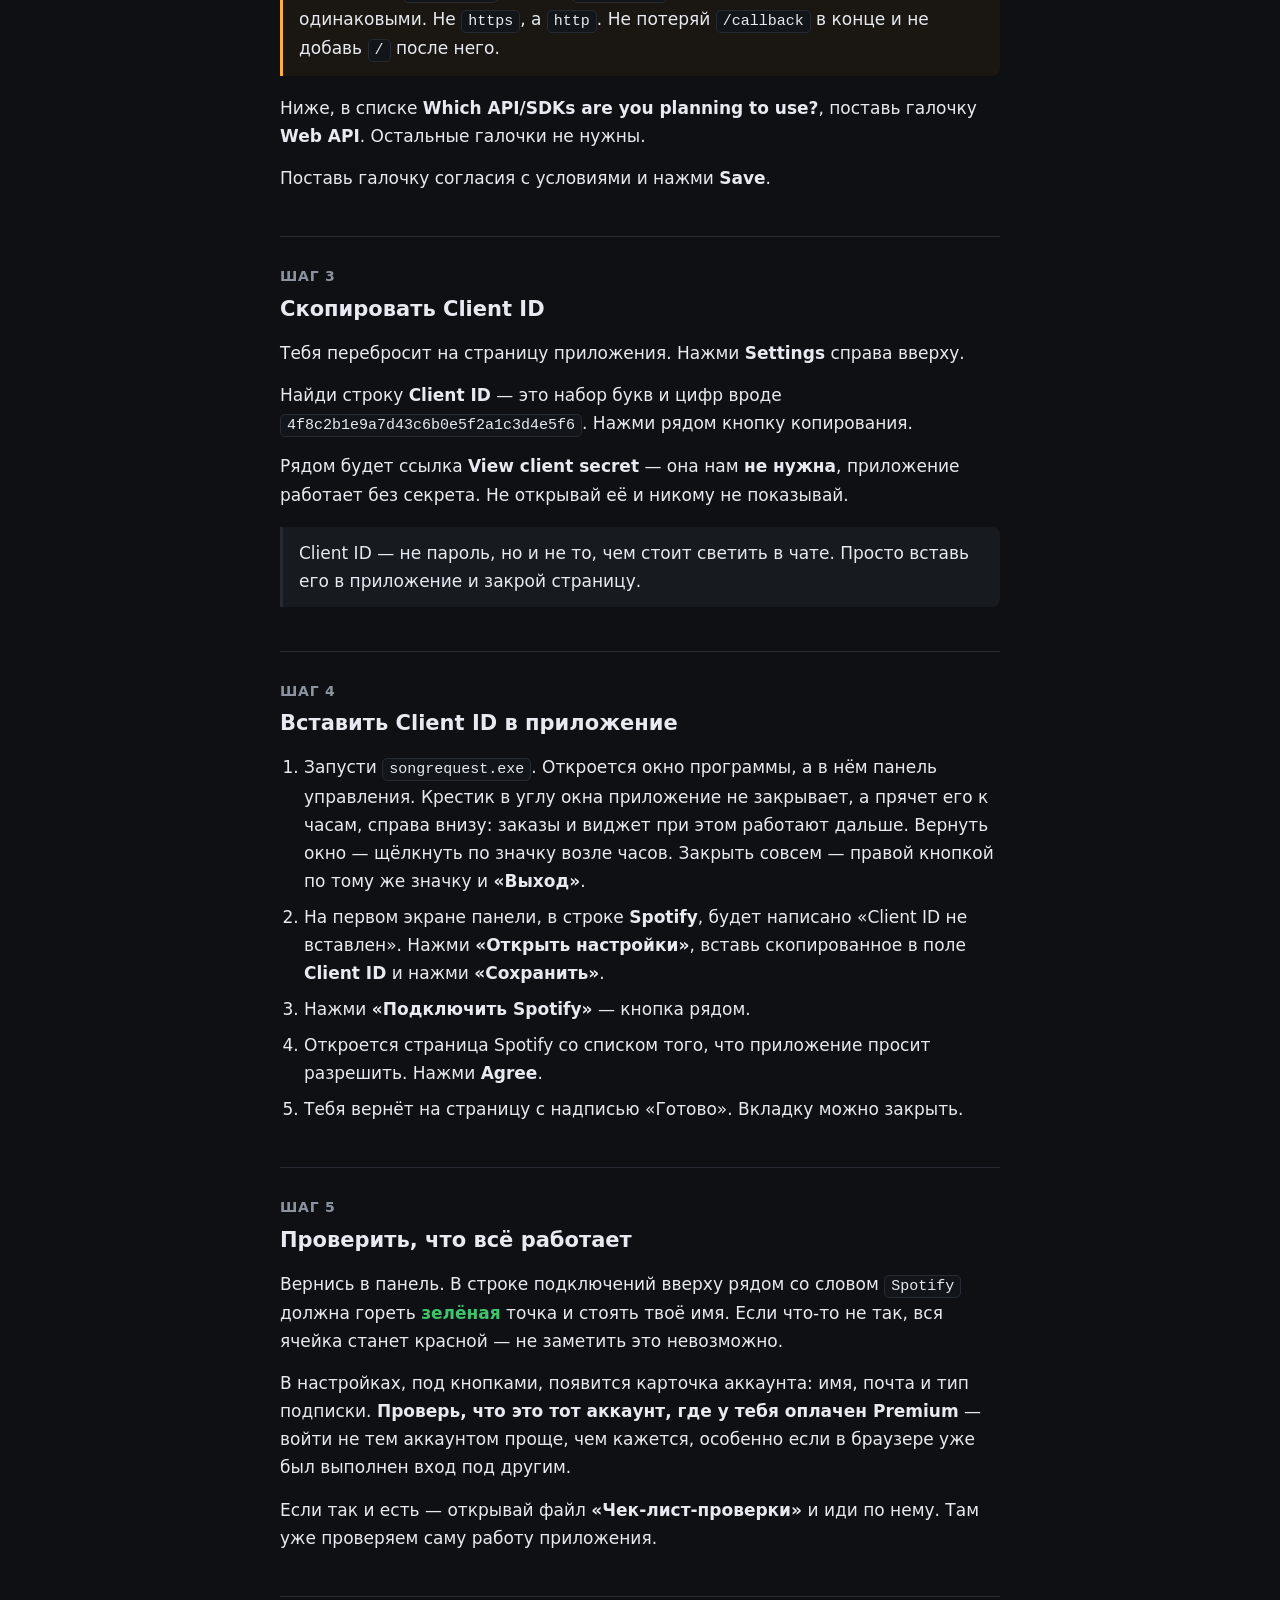
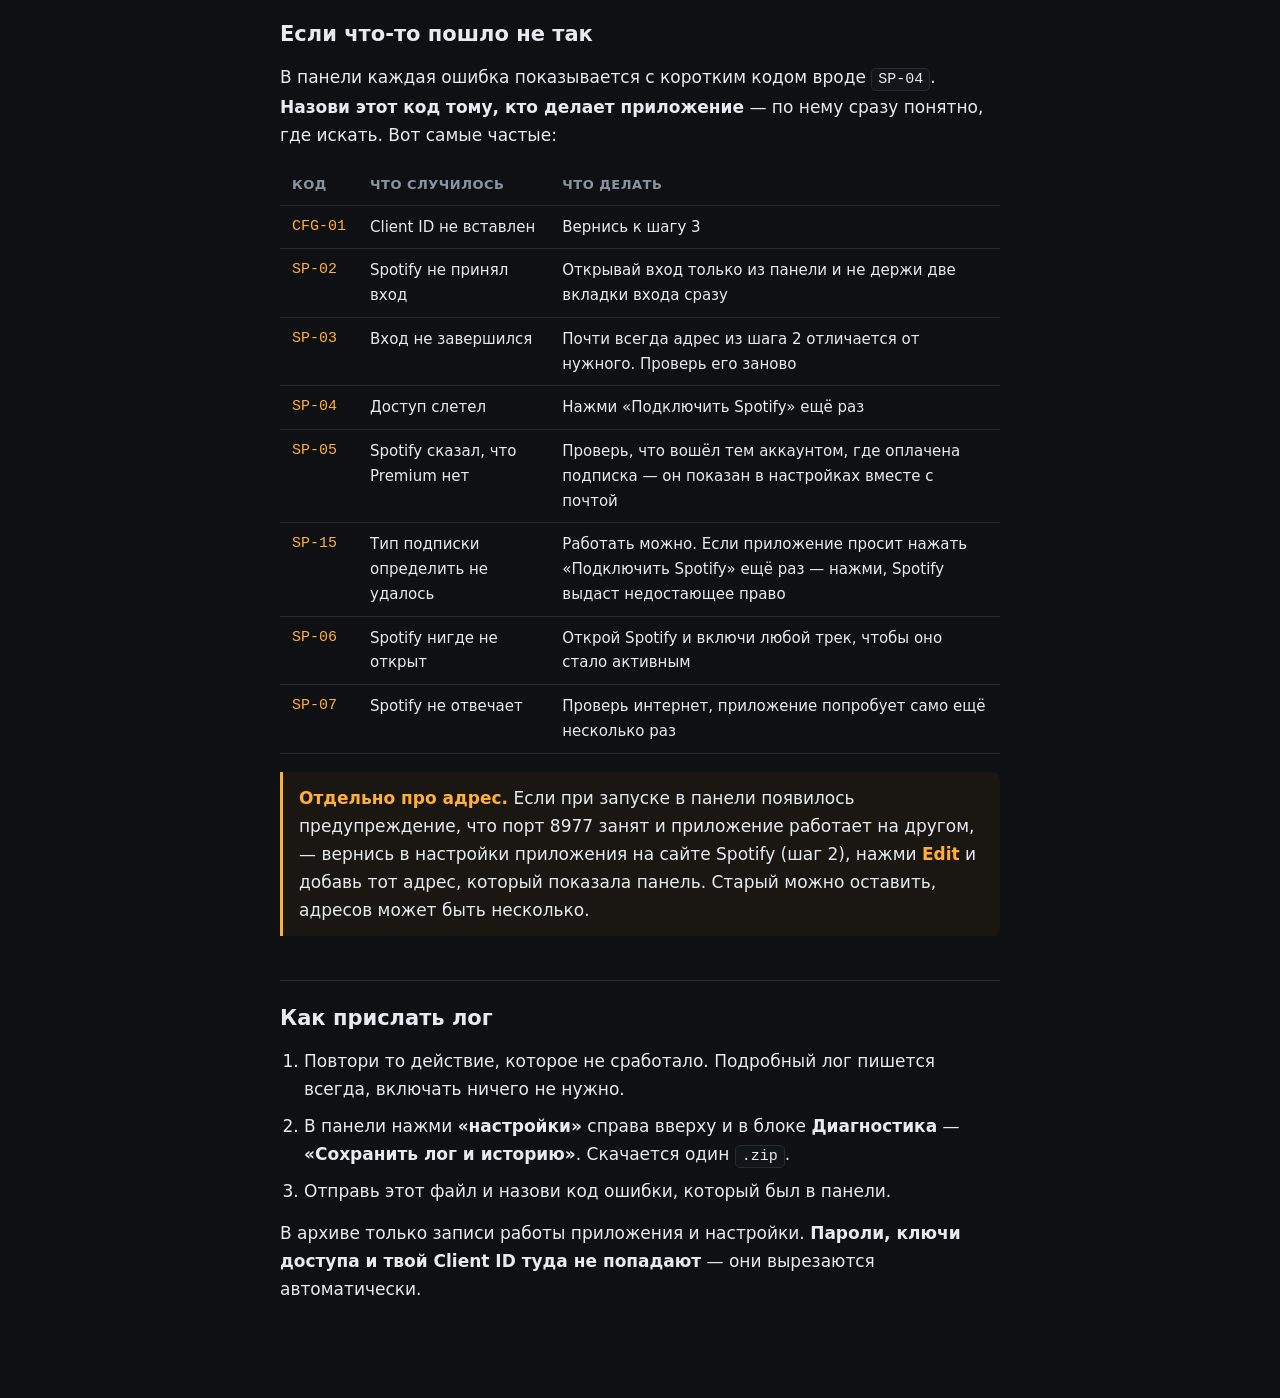
==== commit 4d8bf3fd: "Меню разделов вместо простыни (0.38.0) Кнопки «настройки», «виджет» и «хроника» больше не прокручива" ====
--- a/docs/Инструкция-Spotify.html
+++ b/docs/Инструкция-Spotify.html
@@ -133,12 +133,13 @@
 <h2><span class="step">Шаг 4</span><br>Вставить Client ID в приложение</h2>
 
 <ol>
-  <li>Запусти <code>songrequest.exe</code>. Откроется чёрное окно —
-      <strong>не закрывай его</strong>, пока работает приложение. Заодно
-      откроется вкладка браузера с панелью управления. Если не открылась —
-      адрес написан в чёрном окне, обычно это
-      <code>http://127.0.0.1:8977</code></li>
-  <li>На первом экране панели будет написано «Нужен Client ID Spotify».
+  <li>Запусти <code>songrequest.exe</code>. Откроется окно программы, а в нём
+      панель управления. Крестик в углу окна приложение не закрывает, а прячет
+      его к часам, справа внизу: заказы и виджет при этом работают дальше.
+      Вернуть окно — щёлкнуть по значку возле часов. Закрыть совсем — правой
+      кнопкой по тому же значку и <strong>«Выход»</strong>.</li>
+  <li>На первом экране панели, в строке <strong>Spotify</strong>, будет
+      написано «Client ID не вставлен».
       Нажми <strong>«Открыть настройки»</strong>, вставь скопированное в поле
       <strong>Client ID</strong> и нажми <strong>«Сохранить»</strong>.</li>
   <li>Нажми <strong>«Подключить Spotify»</strong> — кнопка рядом.</li>
@@ -173,9 +174,9 @@
   <tr><td>CFG-01</td><td>Client ID не вставлен</td><td>Вернись к шагу 3</td></tr>
   <tr><td>SP-02</td><td>Spotify не принял вход</td><td>Открывай вход только из панели и не держи две вкладки входа сразу</td></tr>
   <tr><td>SP-03</td><td>Вход не завершился</td><td>Почти всегда адрес из шага 2 отличается от нужного. Проверь его заново</td></tr>
-  <tr><td>SP-04</td><td>Доступ слетел</td><td>Нажми «Подключить заново»</td></tr>
+  <tr><td>SP-04</td><td>Доступ слетел</td><td>Нажми «Подключить Spotify» ещё раз</td></tr>
   <tr><td>SP-05</td><td>Spotify сказал, что Premium нет</td><td>Проверь, что вошёл тем аккаунтом, где оплачена подписка — он показан в настройках вместе с почтой</td></tr>
-  <tr><td>SP-15</td><td>Тип подписки определить не удалось</td><td>Работать можно. Если написано «нажми Подключить заново» — нажми, Spotify выдаст недостающее право</td></tr>
+  <tr><td>SP-15</td><td>Тип подписки определить не удалось</td><td>Работать можно. Если приложение просит нажать «Подключить Spotify» ещё раз — нажми, Spotify выдаст недостающее право</td></tr>
   <tr><td>SP-06</td><td>Spotify нигде не открыт</td><td>Открой Spotify и включи любой трек, чтобы оно стало активным</td></tr>
   <tr><td>SP-07</td><td>Spotify не отвечает</td><td>Проверь интернет, приложение попробует само ещё несколько раз</td></tr>
 </table>
